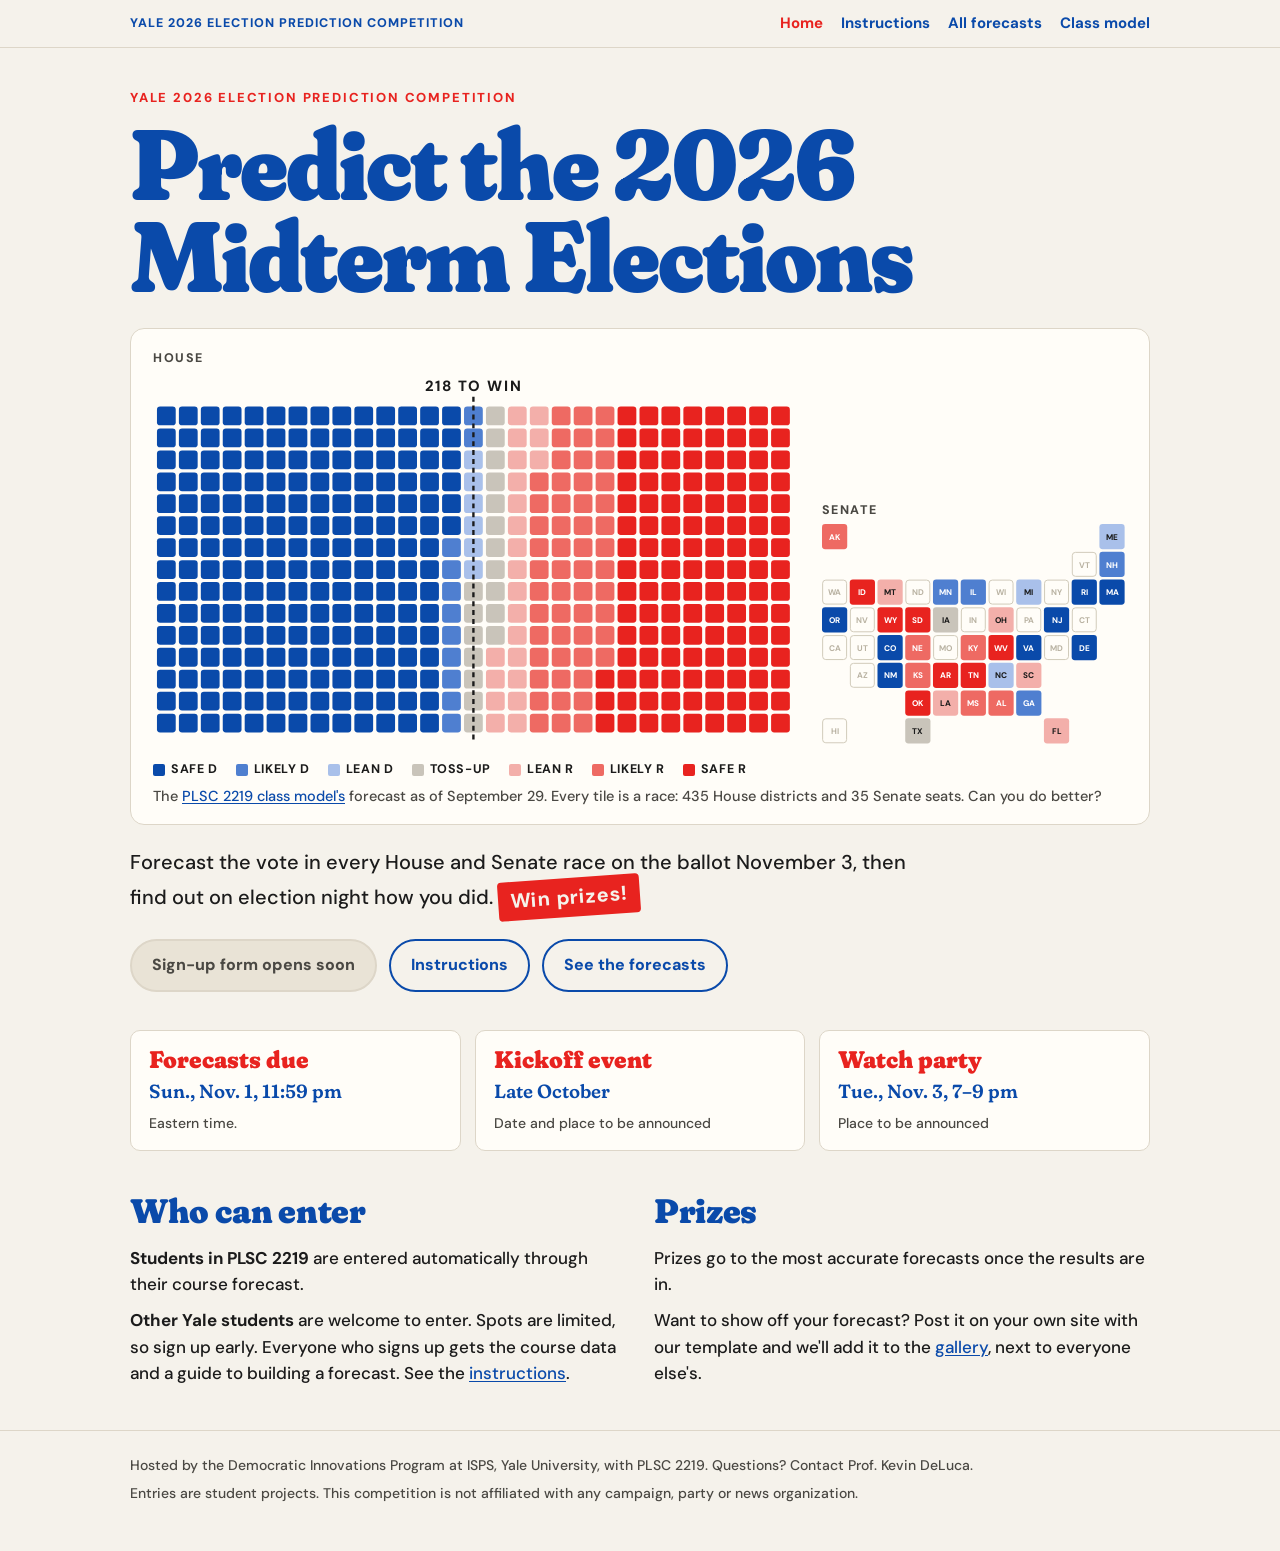
==== index.html @ 8f99de47 "competition site" ====
<!doctype html>
<html lang="en">
<head>
<meta charset="utf-8">
<meta name="viewport" content="width=device-width, initial-scale=1">
<title>Predict the 2026 Midterm Elections | Yale 2026 Election Prediction Competition</title>
<meta name="robots" content="noindex">
<meta name="description" content="Yale 2026 Election Prediction Competition: forecast all 470 House and Senate races in the 2026 midterms.">
<link rel="preload" href="assets/fonts/fraunces.woff2" as="font" type="font/woff2" crossorigin>
<link rel="stylesheet" href="assets/comp.css">
</head>
<body>
<header class="bar"><div class="wrap">
  <a class="brand" href="./">Yale 2026 Election Prediction Competition</a>
  <nav class="nav" aria-label="Site">
    <a href="./" aria-current="page">Home</a>
    <a href="instructions.html">Instructions</a>
    <a href="gallery.html">All forecasts</a>
    <a href="class-model.html">Class model</a>
  </nav>
</div></header>

<main>
<section class="top"><div class="wrap">
  <p class="kicker">Yale 2026 Election Prediction Competition</p>
  <h1 class="fr">Predict the 2026 Midterm Elections</h1>

  <figure id="hero" class="hero-map" hidden>
    <div class="hero-panels">
      <div><p class="plab">House</p><div id="hero-house" class="tiles"></div></div>
      <div><p class="plab">Senate</p><div id="hero-senate" class="tiles"></div></div>
    </div>
    <div id="hero-legend" class="hero-legend"></div>
    <figcaption>The <a href="class-model.html">PLSC 2219 class model's</a> forecast<span id="hero-asof"></span>. Every tile is a race: 435 House districts and 35 Senate seats. Can you do better?</figcaption>
  </figure>

  <p class="lede">Forecast the vote in every House and Senate race on the ballot November 3, then find out on election night how you did. <span class="prize">Win prizes!</span></p>
  <div class="btns">
    <a class="btn solid" data-signup href="#">Sign up</a>
    <a class="btn ghost" href="instructions.html">Instructions</a>
    <a class="btn ghost" href="gallery.html">See the forecasts</a>
  </div>
</div></section>

<div class="wrap">
  <div class="dates">
    <div class="date"><p class="t">Forecasts due</p><p class="d">Sun., Nov. 1, 11:59 pm</p><p class="s">Eastern time.</p></div>
    <div class="date"><p class="t">Kickoff event</p><p class="d" data-c="kickoff">Late October</p><p class="s" data-c="kickoff_detail">Date and place to be announced</p></div>
    <div class="date"><p class="t">Watch party</p><p class="d" data-c="watch_party">Tue., Nov. 3, 7&ndash;9 pm</p><p class="s" data-c="watch_party_detail">Place to be announced</p></div>
  </div>
</div>

<section class="blk" style="border-top:0"><div class="wrap cols">
  <div class="prose">
    <h2>Who can enter</h2>
    <p><b>Students in PLSC 2219</b> are entered automatically through their course forecast.</p>
    <p><b>Other Yale students</b> are welcome to enter. Spots are limited, so sign up early. Everyone who signs up gets the course data and a guide to building a forecast. See the <a href="instructions.html">instructions</a>.</p>
  </div>
  <div class="prose">
    <h2>Prizes</h2>
    <p>Prizes go to the most accurate forecasts once the results are in.</p>
    <p>Want to show off your forecast? Post it on your own site with our template and we'll add it to the <a href="gallery.html">gallery</a>, next to everyone else's.</p>
  </div>
</div></section>
</main>

<footer><div class="wrap">
  <p>Hosted by the Democratic Innovations Program at ISPS, Yale University, with PLSC 2219. Questions? Contact <span data-c="contact">Prof. Kevin DeLuca</span>.</p>
  <p>Entries are student projects. This competition is not affiliated with any campaign, party or news organization.</p>
</div></footer>
<script src="competition.js"></script>
<script src="assets/core.js"></script>
<script src="assets/hero.js"></script>
</body>
</html>
---- assets/comp.css ----
/* Competition pages (index.html, instructions.html). Colors and type match the printed poster. */
@font-face { font-family: 'Fr'; src: url(fonts/fraunces.woff2) format('woff2'); font-weight: 100 900; font-display: swap; }
@font-face { font-family: 'DM'; src: url(fonts/dm-sans-latin-500-normal.woff2) format('woff2'); font-weight: 400 500; font-display: swap; }
@font-face { font-family: 'DM'; src: url(fonts/dm-sans-latin-700-normal.woff2) format('woff2'); font-weight: 600 700; font-display: swap; }
@font-face { font-family: 'DM'; src: url(fonts/dm-sans-latin-800-normal.woff2) format('woff2'); font-weight: 800 900; font-display: swap; }

:root {
  color-scheme: light;
  --cream: #F5F2EB; --paper: #FFFDF8; --blue: #0A4AAA; --red: #E8231F; --ink: #1B1B1B; --ink-2: #4a4843;
  --rule: #ddd6c8; --tint: #e9e3d6;
}
* { box-sizing: border-box; }
html { -webkit-text-size-adjust: 100%; }
body { margin: 0; background: var(--cream); color: var(--ink); font-family: 'DM', system-ui, sans-serif; font-weight: 500;
  font-size: 17px; line-height: 1.55; }
a { color: var(--blue); text-underline-offset: 2px; }
a:hover { color: var(--red); }
:focus-visible { outline: 3px solid var(--red); outline-offset: 2px; }
.wrap { max-width: 1060px; margin: 0 auto; padding: 0 20px; }
.fr { font-family: 'Fr', Georgia, serif; font-variation-settings: 'SOFT' 100, 'WONK' 1, 'opsz' 144; font-weight: 900; }
.kicker { font-weight: 800; letter-spacing: .14em; font-size: 13px; color: var(--red); text-transform: uppercase; margin: 0; }

/* top bar */
.bar { border-bottom: 1px solid var(--rule); }
.bar .wrap { display: flex; align-items: center; justify-content: space-between; gap: 16px; padding-top: 12px; padding-bottom: 12px; flex-wrap: wrap; }
.brand { font-weight: 800; letter-spacing: .08em; font-size: 12.5px; color: var(--blue); text-decoration: none; text-transform: uppercase; }
.nav { display: flex; gap: 18px; flex-wrap: wrap; font-size: 15px; font-weight: 700; }
.nav a { text-decoration: none; }
.nav a[aria-current] { color: var(--red); }

/* hero */
.hero .wrap { display: grid; grid-template-columns: 1.05fr 1fr; gap: 36px; align-items: center; padding-top: 44px; padding-bottom: 36px; }
.hero h1 { color: var(--blue); font-size: clamp(54px, 8.4vw, 104px); line-height: .9; letter-spacing: -.02em; margin: 14px 0 18px; }
.hero .lede { font-size: 20px; max-width: 34em; margin: 0 0 24px; }
.btns { display: flex; gap: 12px; flex-wrap: wrap; }
.btn { display: inline-block; padding: 12px 20px; border-radius: 999px; font-weight: 800; text-decoration: none; font-size: 16px;
  border: 2px solid var(--blue); }
.btn.solid { background: var(--blue); color: var(--cream); }
.btn.solid:hover { background: var(--red); border-color: var(--red); color: var(--cream); }
.btn.ghost { color: var(--blue); }
.btn.ghost:hover { border-color: var(--red); color: var(--red); }
.tiles svg { width: 100%; height: auto; display: block; }
.tiles .q { font-family: 'Fr', serif; font-weight: 900; font-size: 14px; fill: var(--cream); }
.tiles .maj { font-family: 'DM', sans-serif; font-weight: 800; font-size: 15px; letter-spacing: .12em; fill: var(--ink); }
.prize { display: inline-block; transform: rotate(-4deg); background: var(--red); color: var(--cream); font-weight: 800;
  padding: 4px 12px; border-radius: 4px; letter-spacing: .04em; }

/* dates */
.dates { display: grid; grid-template-columns: repeat(3, 1fr); gap: 14px; margin: 8px 0 8px; }
.date { background: var(--paper); border: 1px solid var(--rule); border-radius: 10px; padding: 16px 18px; }
.date .t { font-family: 'Fr', serif; font-weight: 900; font-variation-settings: 'SOFT' 100, 'opsz' 72; color: var(--red); font-size: 24px; line-height: 1.1; margin: 0; }
.date .d { font-family: 'Fr', serif; font-weight: 600; font-variation-settings: 'SOFT' 100, 'opsz' 36; color: var(--blue); font-size: 19px; margin: 4px 0 0; }
.date .s { font-size: 14px; color: var(--ink-2); margin: 6px 0 0; }

/* sections */
section.blk { padding: 34px 0; border-top: 1px solid var(--rule); }
h2 { font-family: 'Fr', Georgia, serif; font-weight: 900; font-variation-settings: 'SOFT' 100, 'opsz' 72; color: var(--blue);
  font-size: 34px; line-height: 1.1; margin: 0 0 14px; letter-spacing: -.01em; }
h3 { font-size: 18px; font-weight: 800; margin: 22px 0 6px; }
.cols { display: grid; grid-template-columns: 1fr 1fr; gap: 28px; }
.steps { list-style: none; padding: 0; margin: 0; display: grid; grid-template-columns: repeat(4, 1fr); gap: 14px; counter-reset: s; }
.steps li { counter-increment: s; background: var(--paper); border: 1px solid var(--rule); border-radius: 10px; padding: 16px; }
.steps li::before { content: counter(s); display: block; font-family: 'Fr', serif; font-weight: 900; font-size: 40px; color: var(--red); line-height: 1; margin-bottom: 6px; }
.steps li > b:first-child { display: block; margin-bottom: 4px; }
.prose { max-width: 46em; }
.prose p, .prose li { margin: 0 0 10px; }
.note { font-size: 14.5px; color: var(--ink-2); }
.box { background: var(--paper); border: 1px solid var(--rule); border-left: 5px solid var(--blue); border-radius: 8px; padding: 14px 18px; margin: 14px 0; }
.box.red { border-left-color: var(--red); }
code { font-family: ui-monospace, SFMono-Regular, Menlo, monospace; font-size: .88em; background: var(--tint); padding: 1px 5px; border-radius: 4px; }
pre { background: var(--paper); border: 1px solid var(--rule); border-radius: 8px; padding: 12px 14px; overflow-x: auto; font-size: 14px; }
pre code { background: none; padding: 0; }
.table-wrap { overflow-x: auto; }
table { border-collapse: collapse; width: 100%; font-size: 15px; background: var(--paper); }
th, td { text-align: left; padding: 8px 10px; border-bottom: 1px solid var(--rule); vertical-align: top; }
th { font-size: 13px; letter-spacing: .04em; text-transform: uppercase; color: var(--ink-2); }

footer { border-top: 1px solid var(--rule); padding: 24px 0 40px; font-size: 14px; color: var(--ink-2); }
footer p { margin: 0 0 6px; }

@media (max-width: 860px) {
  .hero .wrap { grid-template-columns: 1fr; padding-top: 28px; }
  .dates, .cols { grid-template-columns: 1fr; }
  .steps { grid-template-columns: 1fr 1fr; }
}
@media (max-width: 520px) { .steps { grid-template-columns: 1fr; } body { font-size: 16px; } .hero .lede { font-size: 18px; } }
.btn.off { background: var(--tint); border-color: var(--rule); color: var(--ink-2); cursor: default; }

/* home page: title and class-model graphic */
.top .wrap { padding-top: 40px; padding-bottom: 30px; }
.top h1 { color: var(--blue); font-size: clamp(46px, 8vw, 100px); line-height: .92; letter-spacing: -.02em; margin: 10px 0 26px; }
.top .lede { font-size: 20px; max-width: 40em; margin: 22px 0 22px; }
.hero-map { margin: 0; background: var(--paper); border: 1px solid var(--rule); border-radius: 14px; padding: 20px 22px 16px; }
.hero-panels { display: grid; grid-template-columns: 2.1fr 1fr; gap: 28px; align-items: end; }
.plab { margin: 0 0 4px; font-weight: 800; letter-spacing: .12em; font-size: 12.5px; text-transform: uppercase; color: var(--ink-2); }
.tiles .ab { font-family: 'DM', sans-serif; font-weight: 800; font-size: 13px; fill: var(--ink); }
.tiles .ab.on { fill: #fff; }
.tiles .ab.off { fill: #b9b2a2; font-weight: 700; }
.hero-legend { display: flex; flex-wrap: wrap; gap: 6px 18px; margin: 14px 0 6px; font-size: 12.5px; font-weight: 700; letter-spacing: .05em; text-transform: uppercase; }
.hero-legend span { display: inline-flex; align-items: center; gap: 6px; }
.hero-legend i { width: 12px; height: 12px; border-radius: 2px; display: inline-block; }
.hero-map figcaption { font-size: 14.5px; color: var(--ink-2); }
@media (max-width: 760px) { .hero-panels { grid-template-columns: 1fr; gap: 18px; } .hero-map { padding: 14px; } .top .lede { font-size: 18px; } }
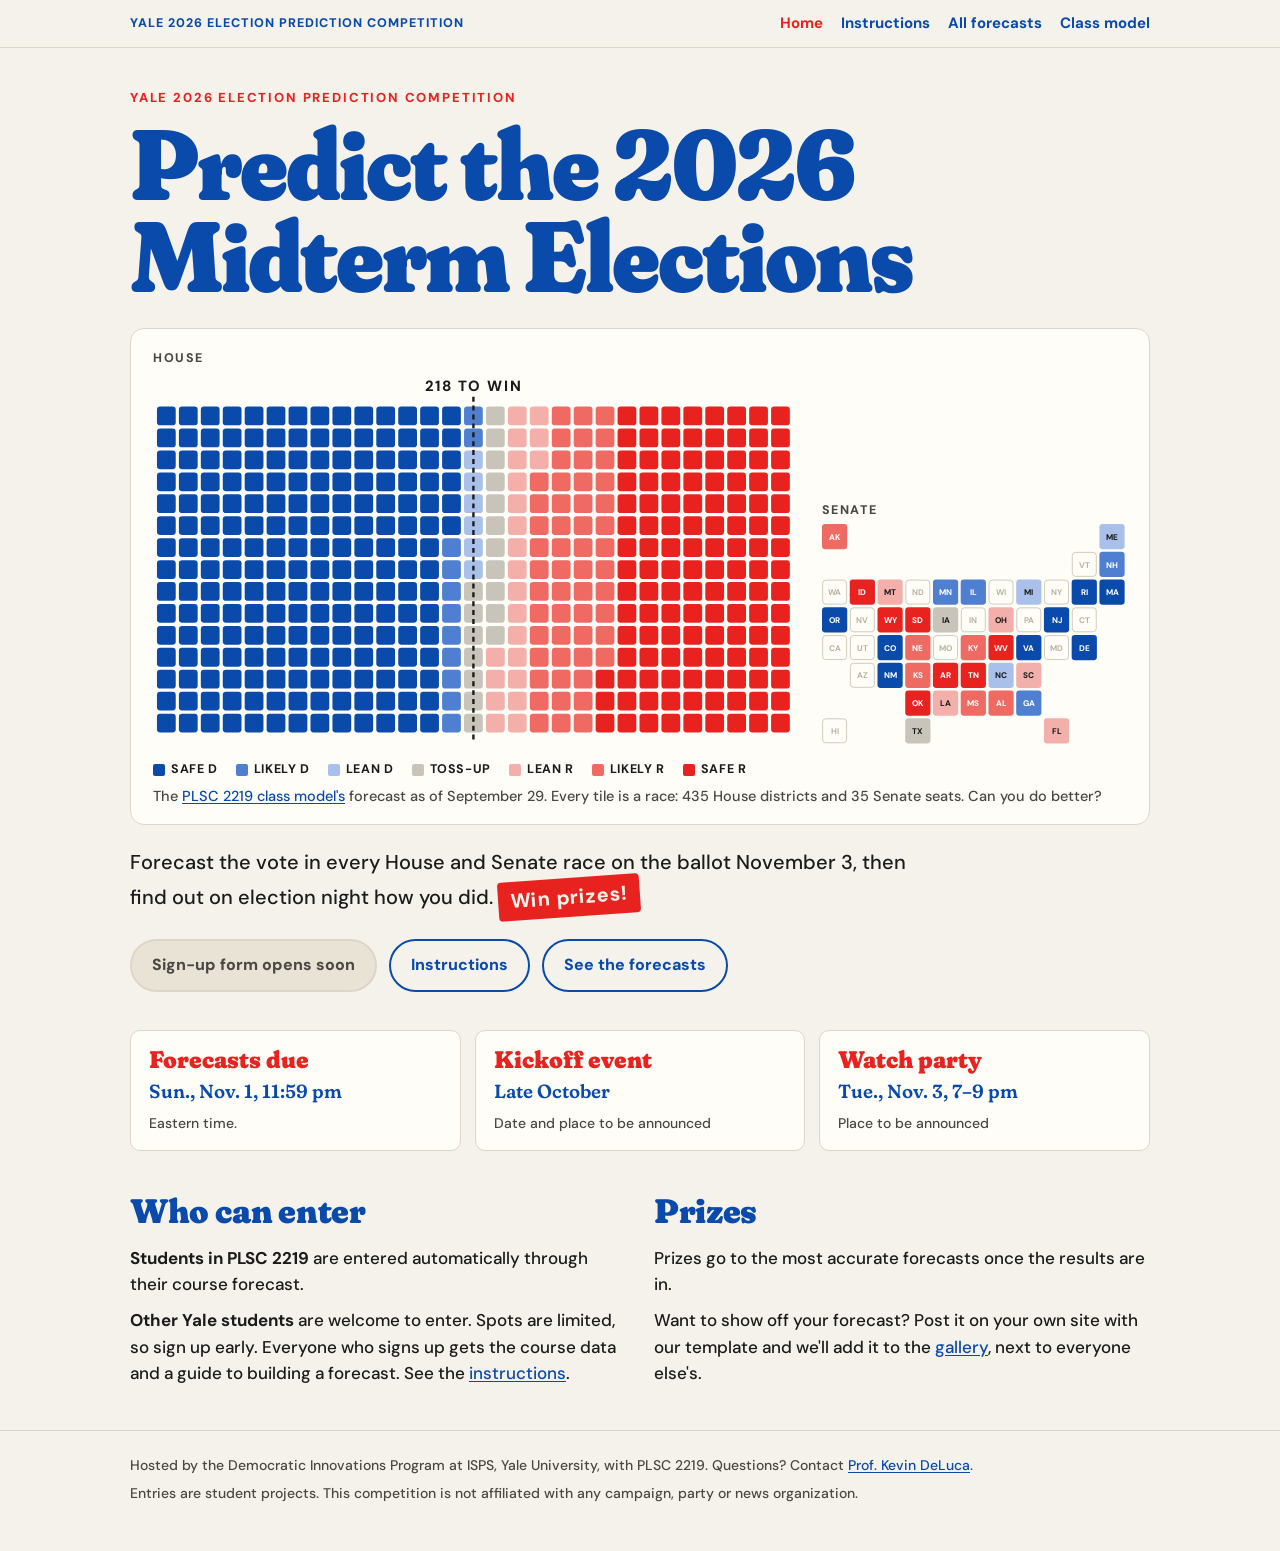
==== commit 3173a001: "Add files via upload" ====
--- a/index.html
+++ b/index.html
@@ -65,7 +65,7 @@
 </main>
 
 <footer><div class="wrap">
-  <p>Hosted by the Democratic Innovations Program at ISPS, Yale University, with PLSC 2219. Questions? Contact <span data-c="contact">Prof. Kevin DeLuca</span>.</p>
+  <p>Hosted by the Democratic Innovations Program at ISPS, Yale University, with PLSC 2219. Questions? Contact <a href="https://www.kevinmdeluca.com"><span data-c="contact">Prof. Kevin DeLuca</span></a>.</p>
   <p>Entries are student projects. This competition is not affiliated with any campaign, party or news organization.</p>
 </div></footer>
 <script src="competition.js"></script>
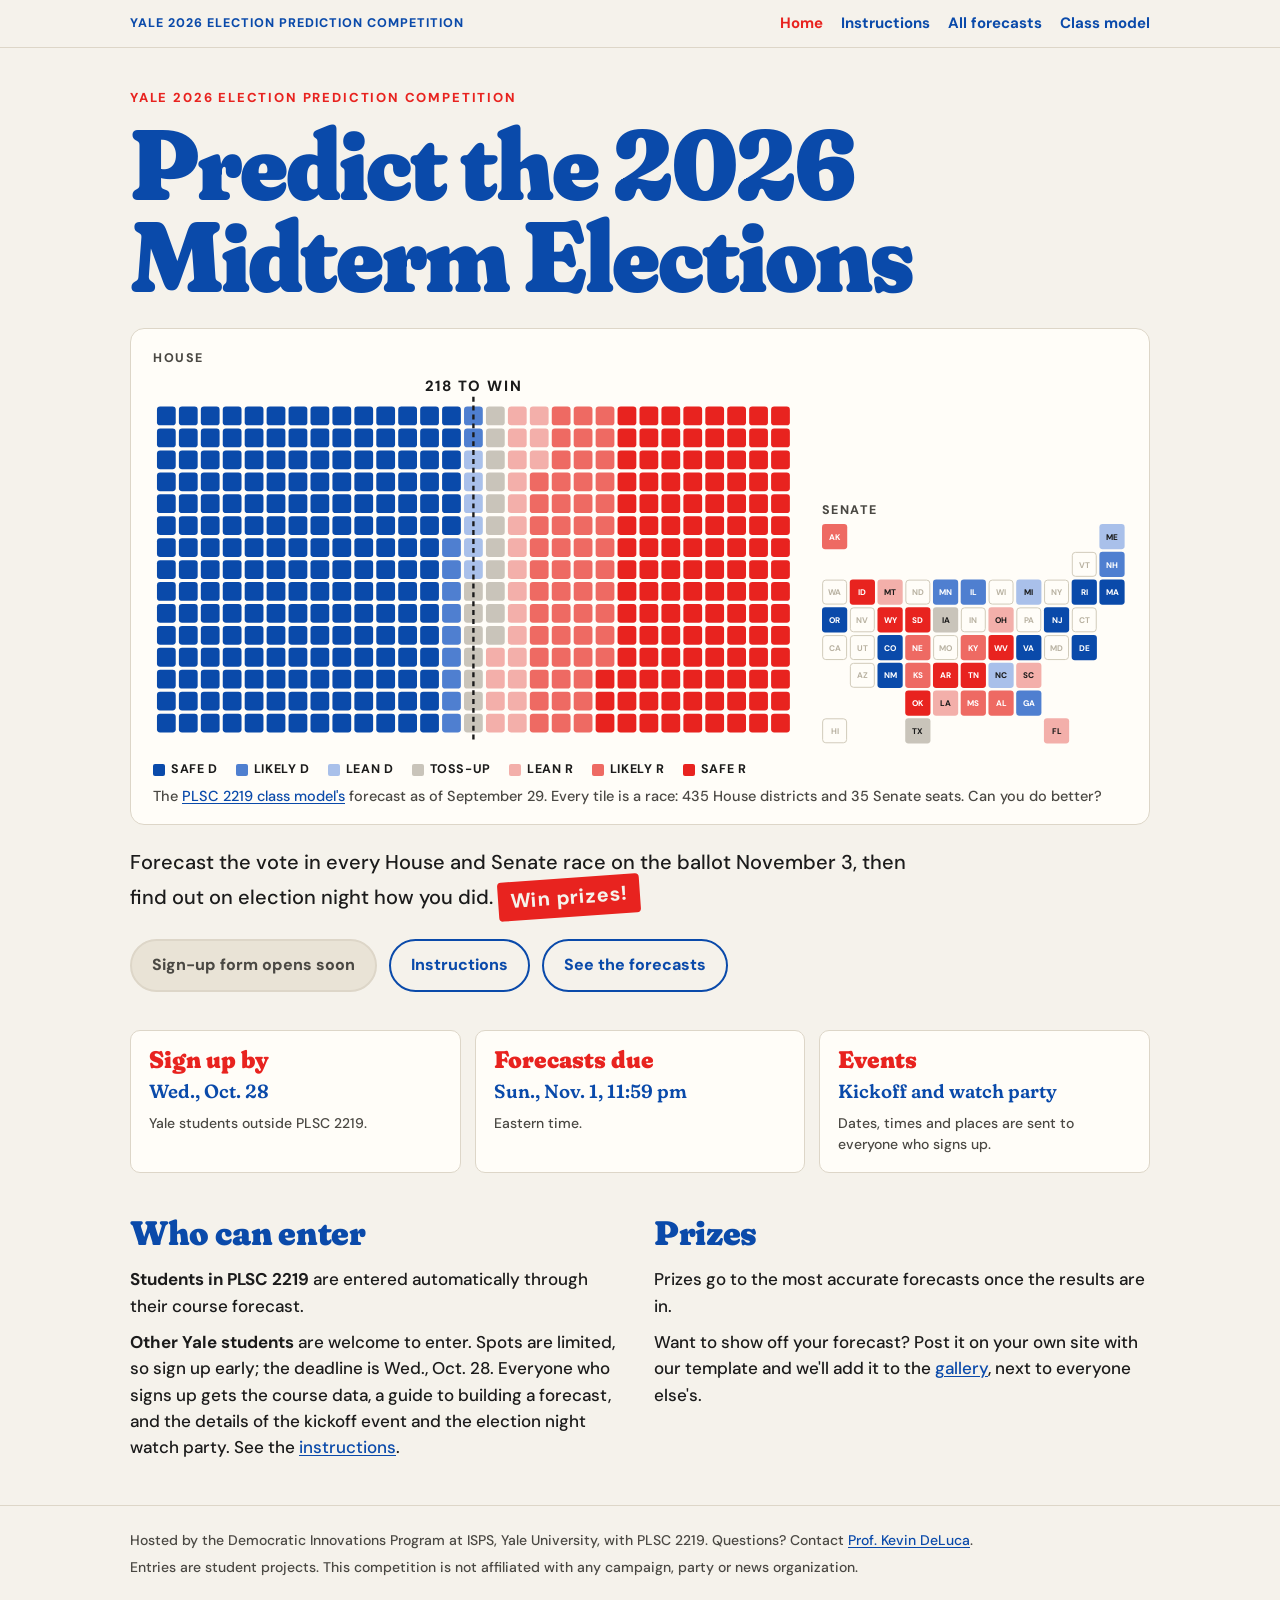
==== commit ae8e2ad5: "Hide event dates; add sign-up deadline (Oct 28)" ====
--- a/index.html
+++ b/index.html
@@ -44,9 +44,9 @@
 
 <div class="wrap">
   <div class="dates">
+    <div class="date"><p class="t">Sign up by</p><p class="d" data-c="signup_deadline">Wed., Oct. 28</p><p class="s">Yale students outside PLSC 2219.</p></div>
     <div class="date"><p class="t">Forecasts due</p><p class="d">Sun., Nov. 1, 11:59 pm</p><p class="s">Eastern time.</p></div>
-    <div class="date"><p class="t">Kickoff event</p><p class="d" data-c="kickoff">Late October</p><p class="s" data-c="kickoff_detail">Date and place to be announced</p></div>
-    <div class="date"><p class="t">Watch party</p><p class="d" data-c="watch_party">Tue., Nov. 3, 7&ndash;9 pm</p><p class="s" data-c="watch_party_detail">Place to be announced</p></div>
+    <div class="date"><p class="t">Events</p><p class="d">Kickoff and watch party</p><p class="s">Dates, times and places are sent to everyone who signs up.</p></div>
   </div>
 </div>
 
@@ -54,7 +54,7 @@
   <div class="prose">
     <h2>Who can enter</h2>
     <p><b>Students in PLSC 2219</b> are entered automatically through their course forecast.</p>
-    <p><b>Other Yale students</b> are welcome to enter. Spots are limited, so sign up early. Everyone who signs up gets the course data and a guide to building a forecast. See the <a href="instructions.html">instructions</a>.</p>
+    <p><b>Other Yale students</b> are welcome to enter. Spots are limited, so sign up early; the deadline is <span data-c="signup_deadline">Wed., Oct. 28</span>. Everyone who signs up gets the course data, a guide to building a forecast, and the details of the kickoff event and the election night watch party. See the <a href="instructions.html">instructions</a>.</p>
   </div>
   <div class="prose">
     <h2>Prizes</h2>
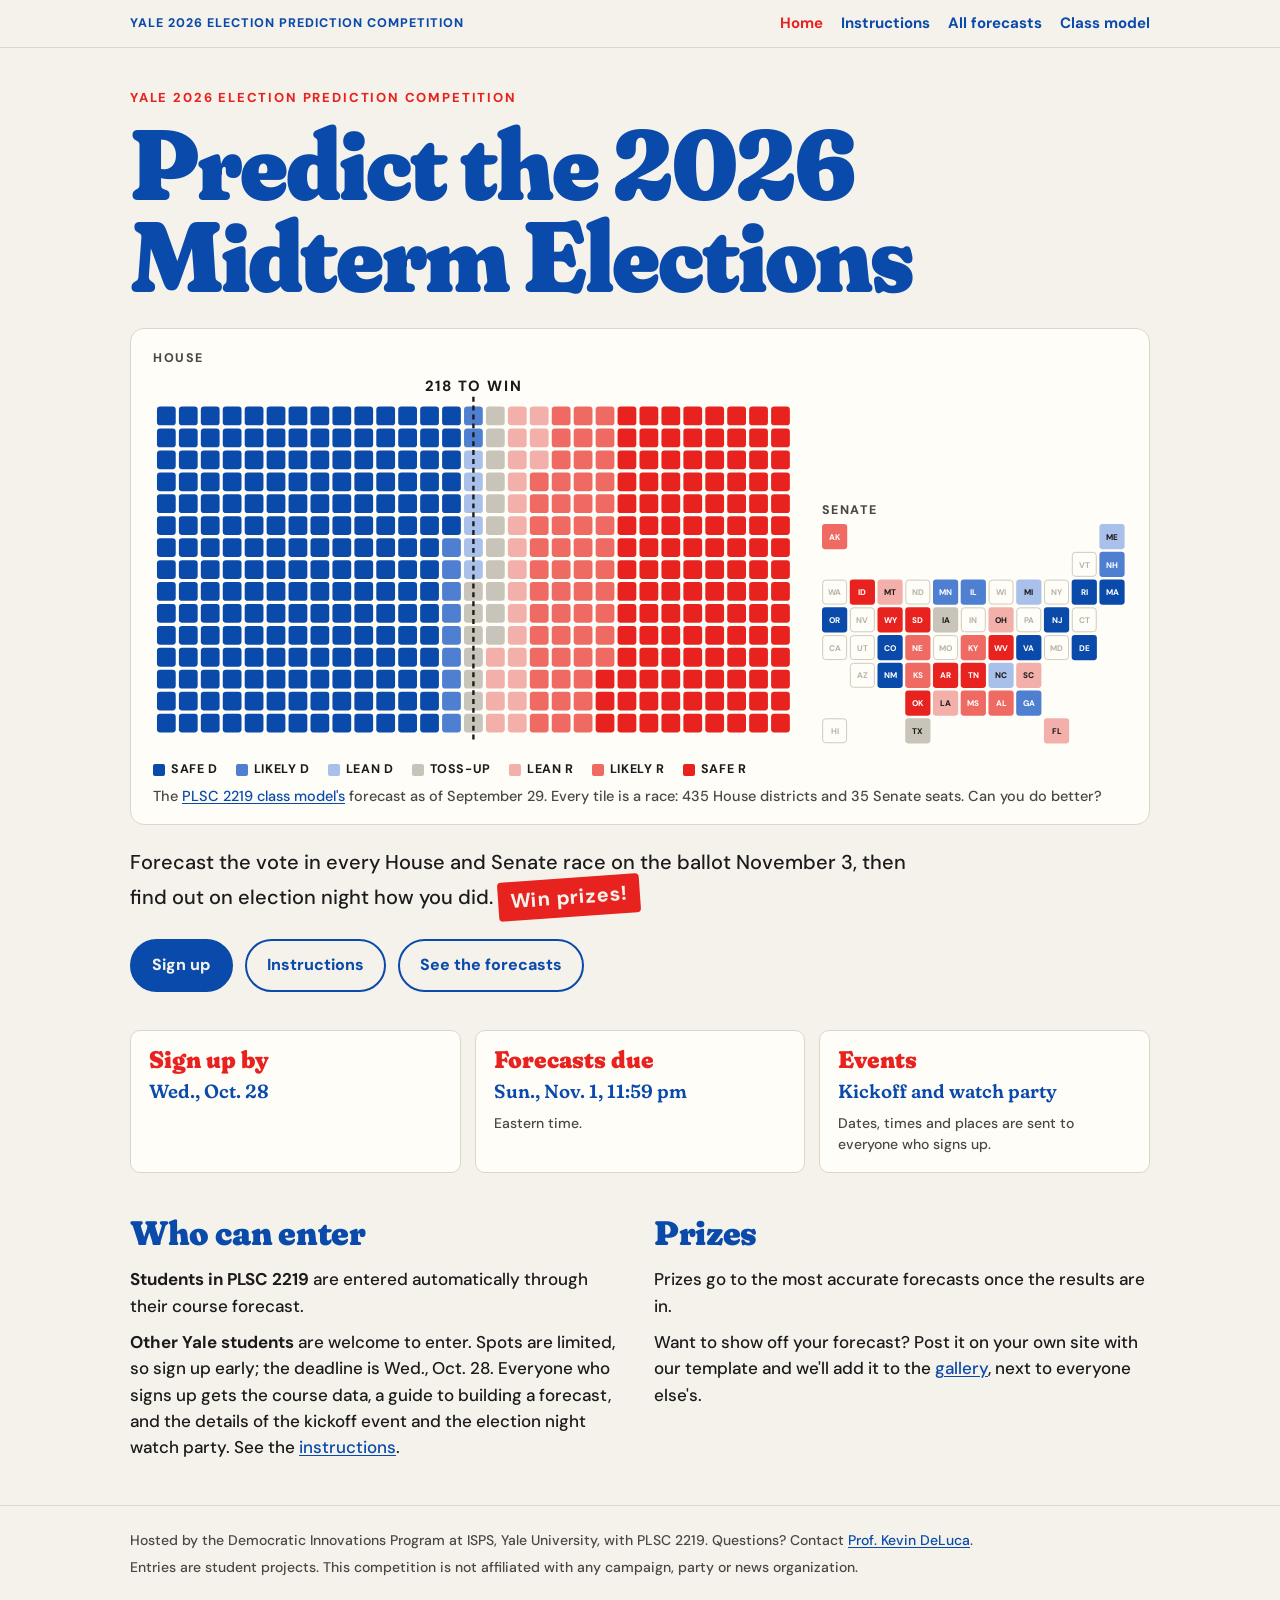
==== commit 00302fd2: "Sign-up box: remove audience line" ====
--- a/index.html
+++ b/index.html
@@ -44,7 +44,7 @@
 
 <div class="wrap">
   <div class="dates">
-    <div class="date"><p class="t">Sign up by</p><p class="d" data-c="signup_deadline">Wed., Oct. 28</p><p class="s">Yale students outside PLSC 2219.</p></div>
+    <div class="date"><p class="t">Sign up by</p><p class="d" data-c="signup_deadline">Wed., Oct. 28</p></div>
     <div class="date"><p class="t">Forecasts due</p><p class="d">Sun., Nov. 1, 11:59 pm</p><p class="s">Eastern time.</p></div>
     <div class="date"><p class="t">Events</p><p class="d">Kickoff and watch party</p><p class="s">Dates, times and places are sent to everyone who signs up.</p></div>
   </div>
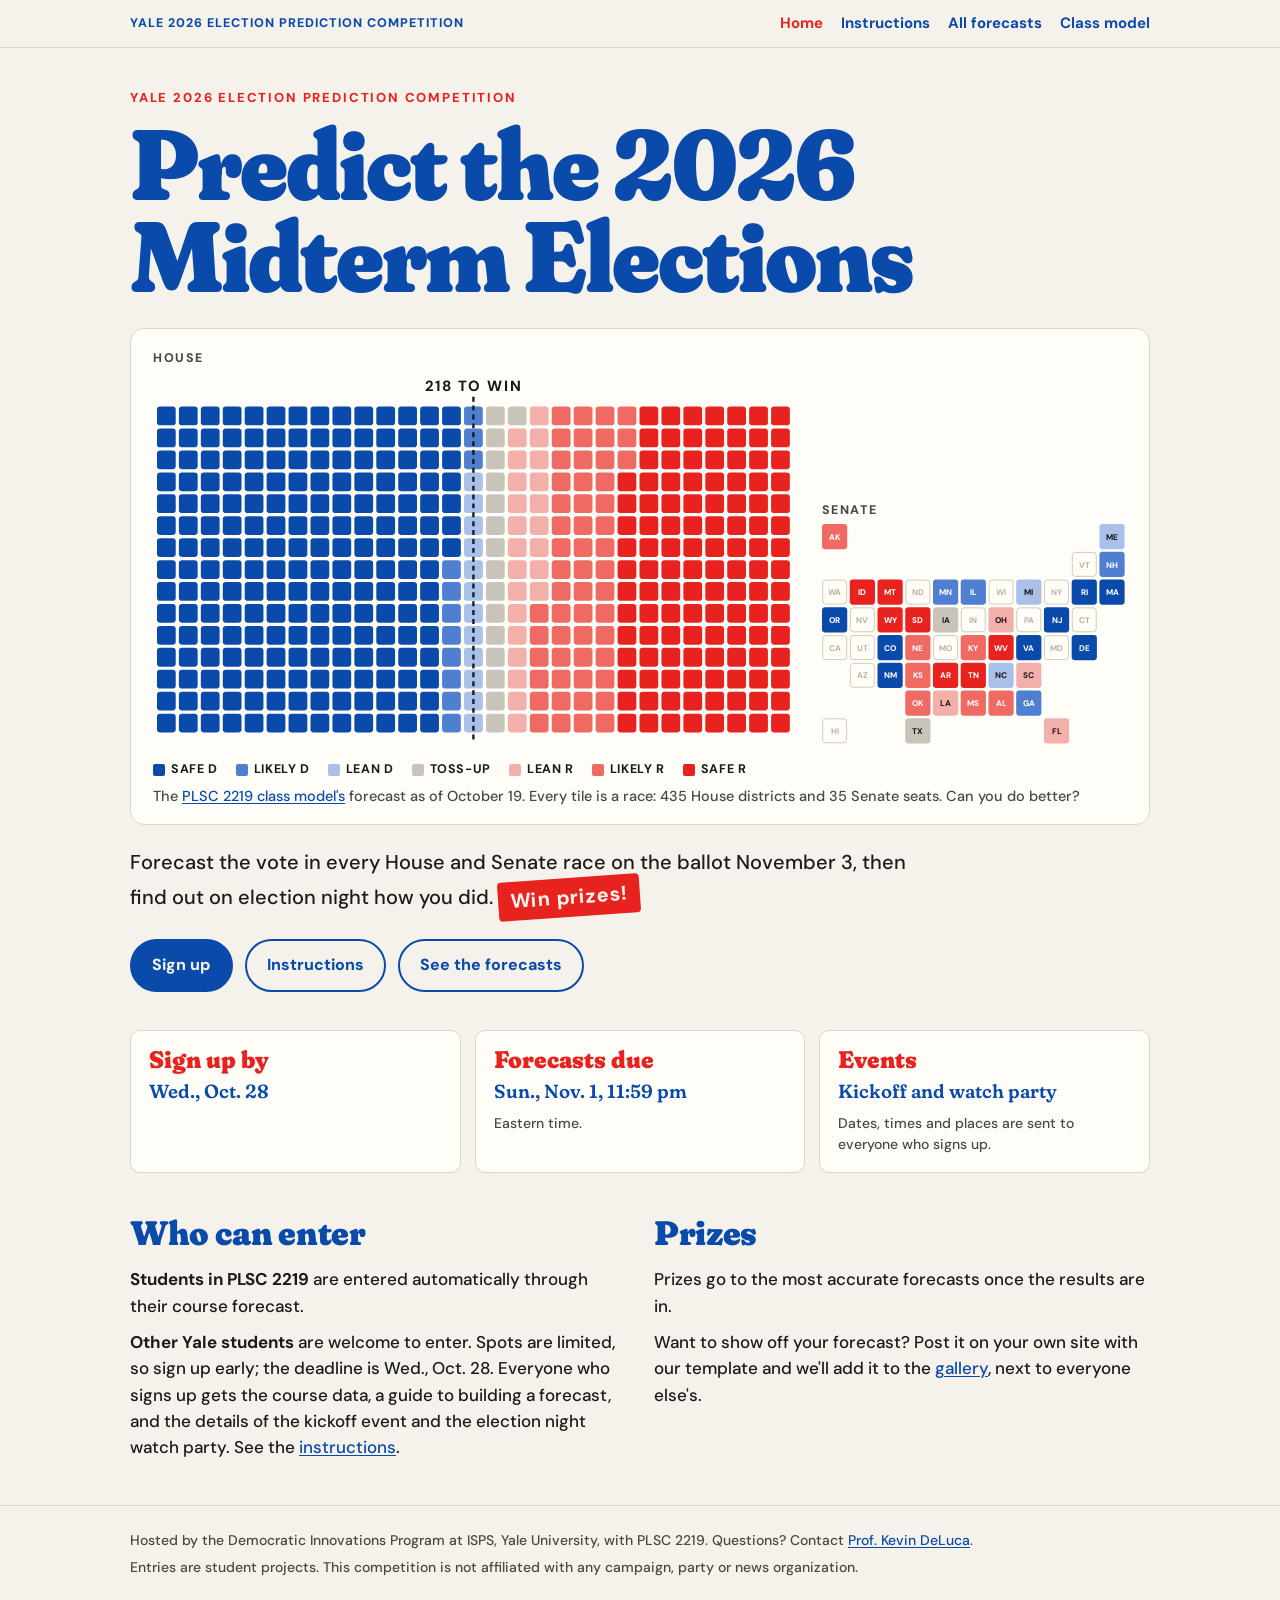
==== commit 5fd0776d: "Update site with + polls model" ====
--- a/index.html
+++ b/index.html
@@ -31,7 +31,7 @@
       <div><p class="plab">Senate</p><div id="hero-senate" class="tiles"></div></div>
     </div>
     <div id="hero-legend" class="hero-legend"></div>
-    <figcaption>The <a href="class-model.html">PLSC 2219 class model's</a> forecast<span id="hero-asof"></span>. Every tile is a race: 435 House districts and 35 Senate seats. Can you do better?</figcaption>
+    <figcaption>The <a href="class-model.html?model=fundamentals">PLSC 2219 class model's</a> forecast<span id="hero-asof"></span>. Every tile is a race: 435 House districts and 35 Senate seats. Can you do better?</figcaption>
   </figure>
 
   <p class="lede">Forecast the vote in every House and Senate race on the ballot November 3, then find out on election night how you did. <span class="prize">Win prizes!</span></p>
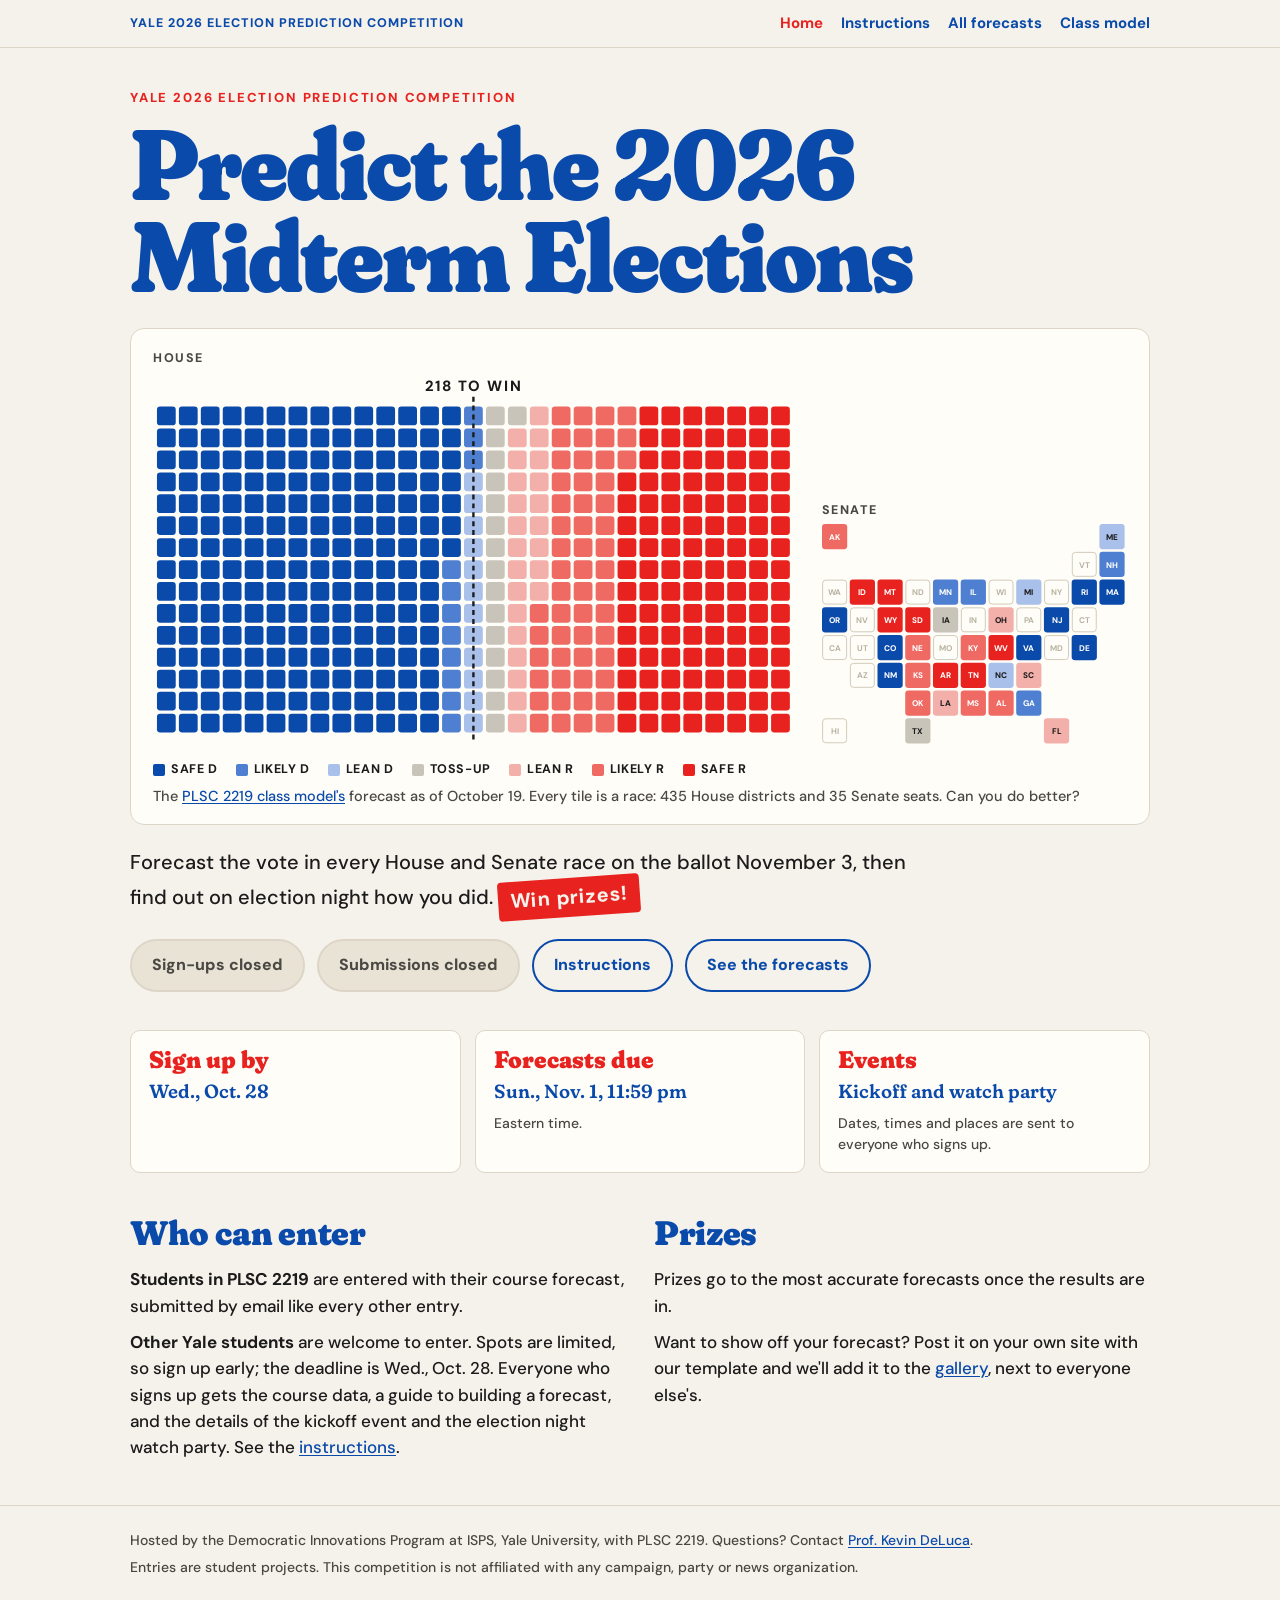
==== commit 1b94591e: "submissions page" ====
--- a/index.html
+++ b/index.html
@@ -37,6 +37,7 @@
   <p class="lede">Forecast the vote in every House and Senate race on the ballot November 3, then find out on election night how you did. <span class="prize">Win prizes!</span></p>
   <div class="btns">
     <a class="btn solid" data-signup href="#">Sign up</a>
+    <a class="btn ghost" data-submit href="#">Submit your forecast</a>
     <a class="btn ghost" href="instructions.html">Instructions</a>
     <a class="btn ghost" href="gallery.html">See the forecasts</a>
   </div>
@@ -53,7 +54,7 @@
 <section class="blk" style="border-top:0"><div class="wrap cols">
   <div class="prose">
     <h2>Who can enter</h2>
-    <p><b>Students in PLSC 2219</b> are entered automatically through their course forecast.</p>
+    <p><b>Students in PLSC 2219</b> are entered with their course forecast, submitted by email like every other entry.</p>
     <p><b>Other Yale students</b> are welcome to enter. Spots are limited, so sign up early; the deadline is <span data-c="signup_deadline">Wed., Oct. 28</span>. Everyone who signs up gets the course data, a guide to building a forecast, and the details of the kickoff event and the election night watch party. See the <a href="instructions.html">instructions</a>.</p>
   </div>
   <div class="prose">
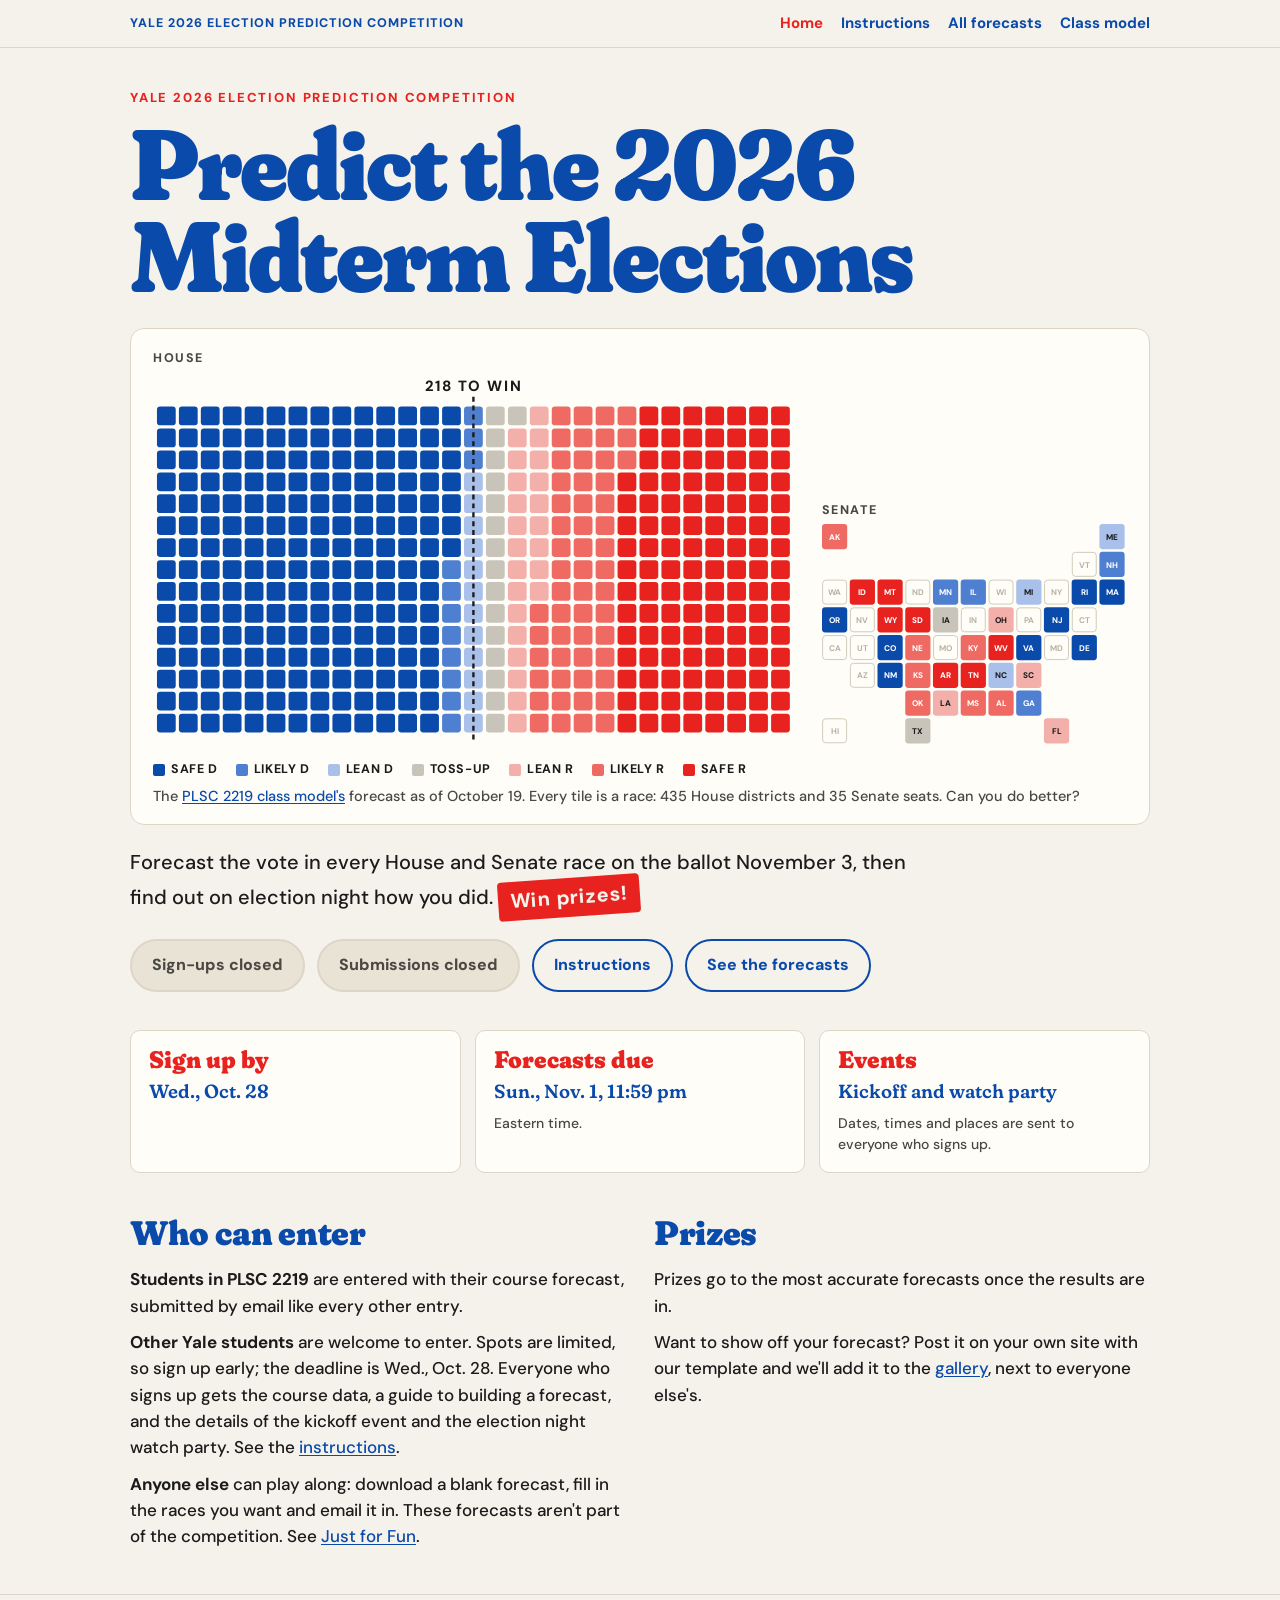
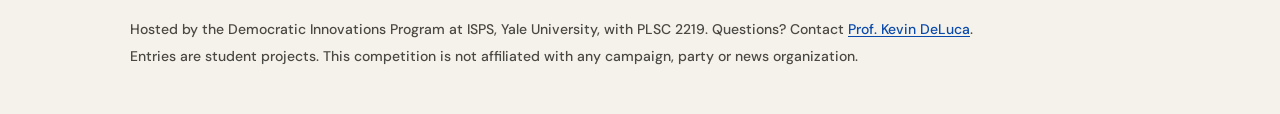
==== commit 678161ad: "gallery update" ====
--- a/index.html
+++ b/index.html
@@ -56,6 +56,7 @@
     <h2>Who can enter</h2>
     <p><b>Students in PLSC 2219</b> are entered with their course forecast, submitted by email like every other entry.</p>
     <p><b>Other Yale students</b> are welcome to enter. Spots are limited, so sign up early; the deadline is <span data-c="signup_deadline">Wed., Oct. 28</span>. Everyone who signs up gets the course data, a guide to building a forecast, and the details of the kickoff event and the election night watch party. See the <a href="instructions.html">instructions</a>.</p>
+    <p><b>Anyone else</b> can play along: download a blank forecast, fill in the races you want and email it in. These forecasts aren't part of the competition. See <a href="instructions.html#for-fun">Just for Fun</a>.</p>
   </div>
   <div class="prose">
     <h2>Prizes</h2>
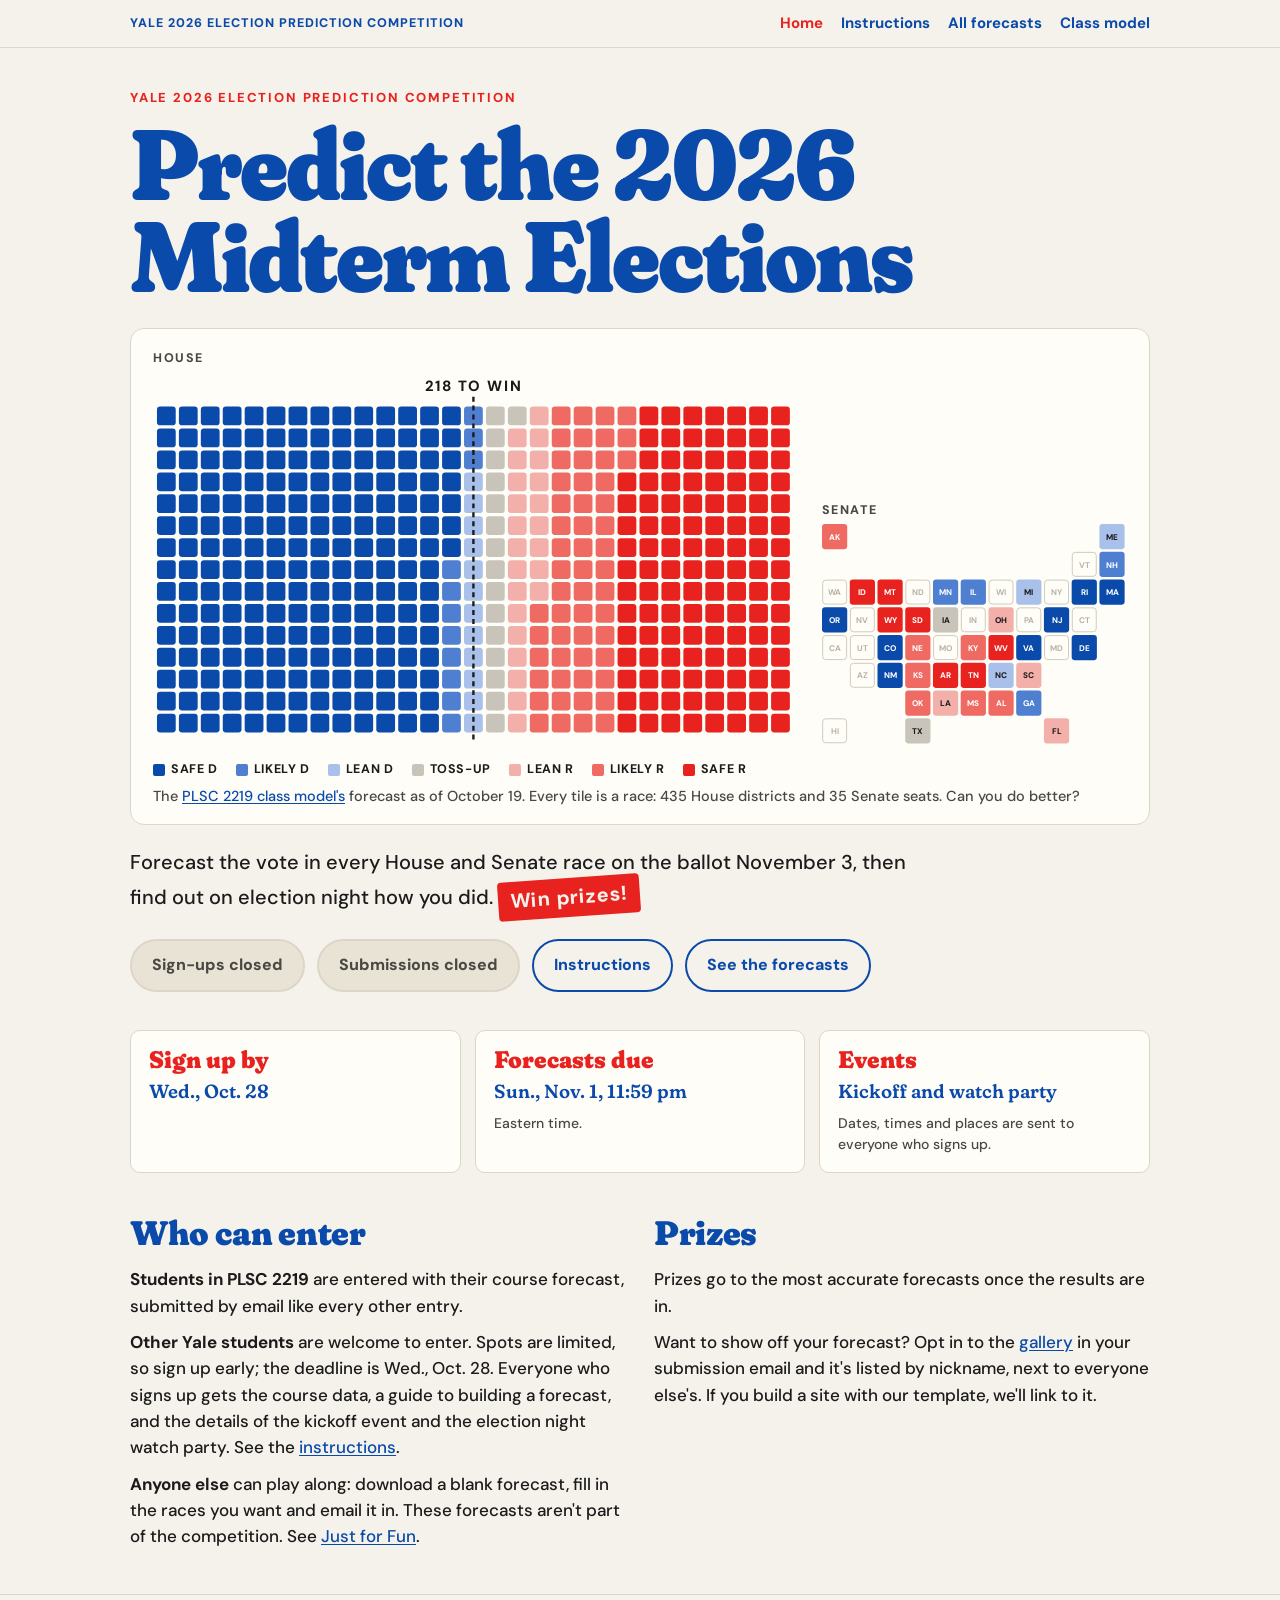
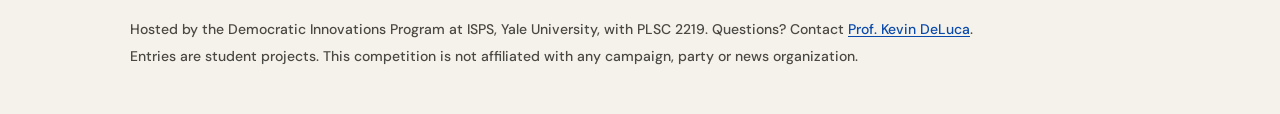
==== commit bd2f6a80: "upate gallery" ====
--- a/index.html
+++ b/index.html
@@ -61,7 +61,7 @@
   <div class="prose">
     <h2>Prizes</h2>
     <p>Prizes go to the most accurate forecasts once the results are in.</p>
-    <p>Want to show off your forecast? Post it on your own site with our template and we'll add it to the <a href="gallery.html">gallery</a>, next to everyone else's.</p>
+    <p>Want to show off your forecast? Opt in to the <a href="gallery.html">gallery</a> in your submission email and it's listed by nickname, next to everyone else's. If you build a site with our template, we'll link to it.</p>
   </div>
 </div></section>
 </main>
